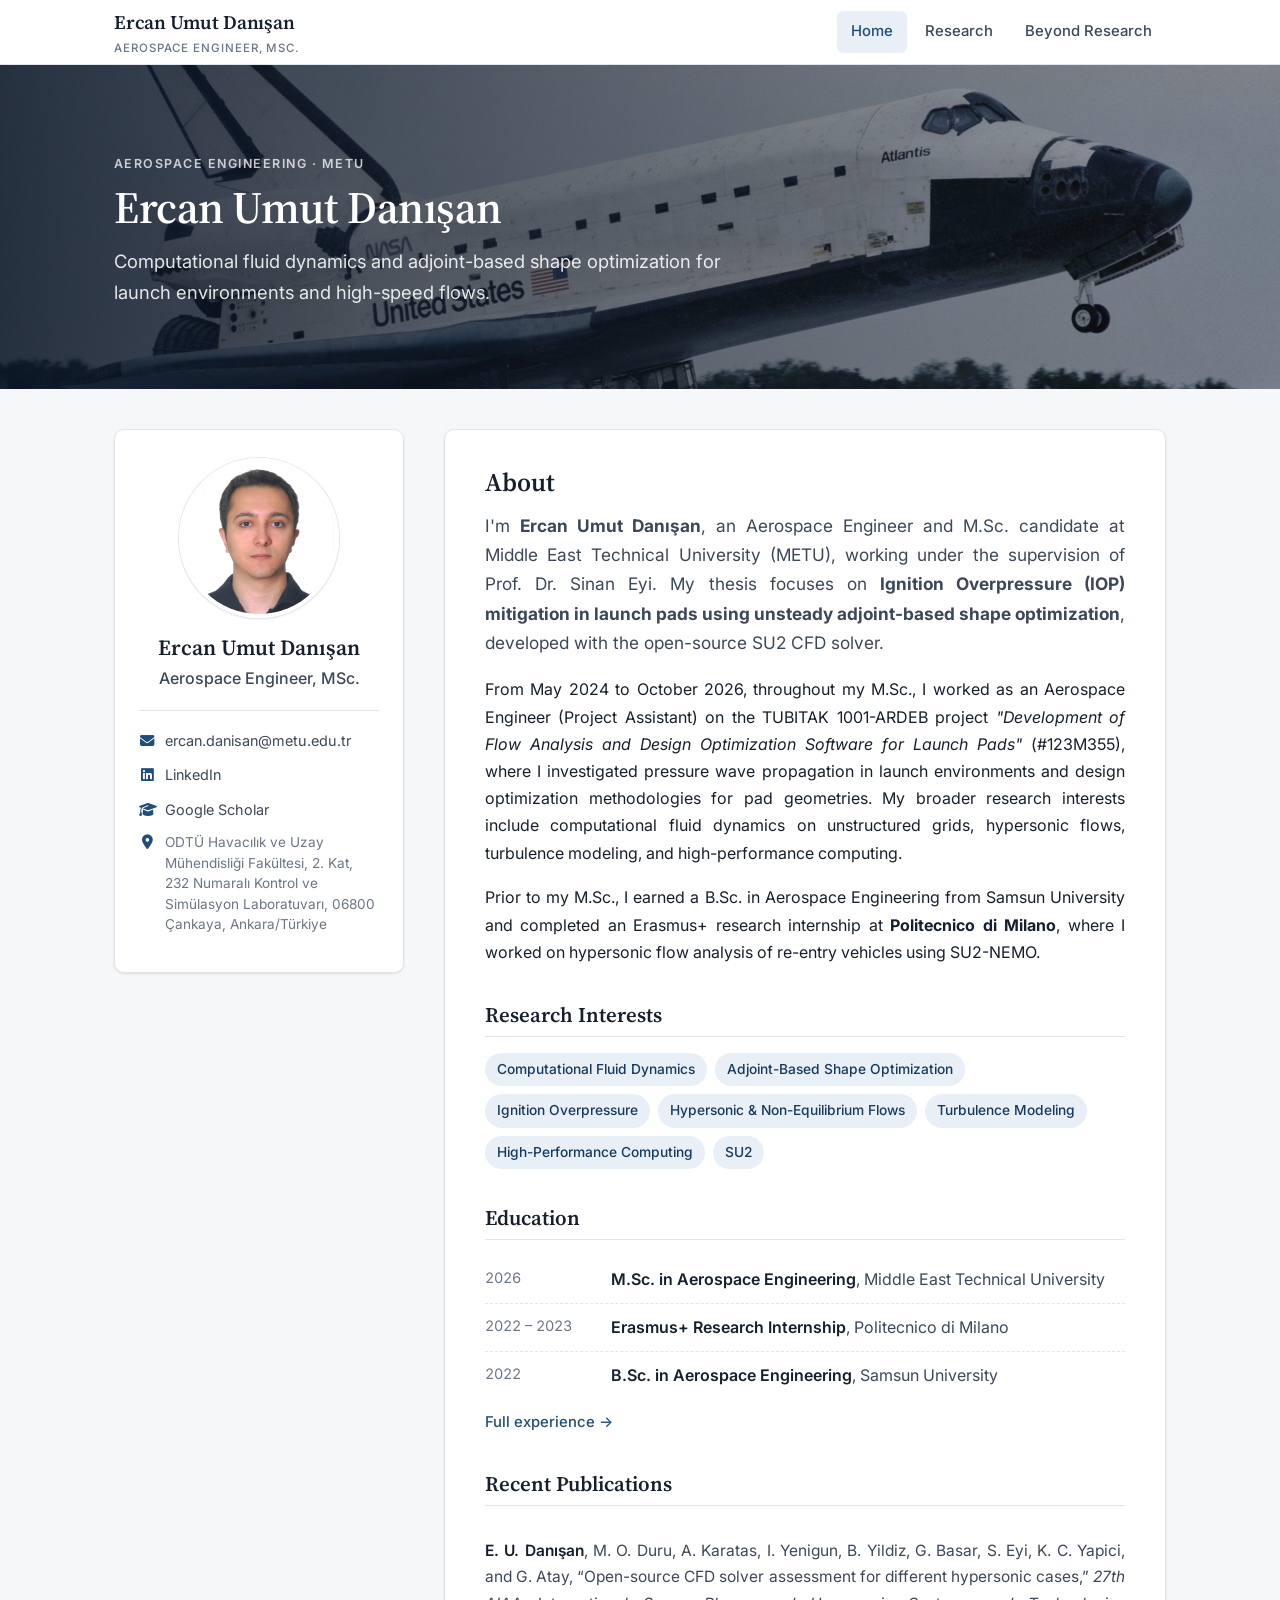
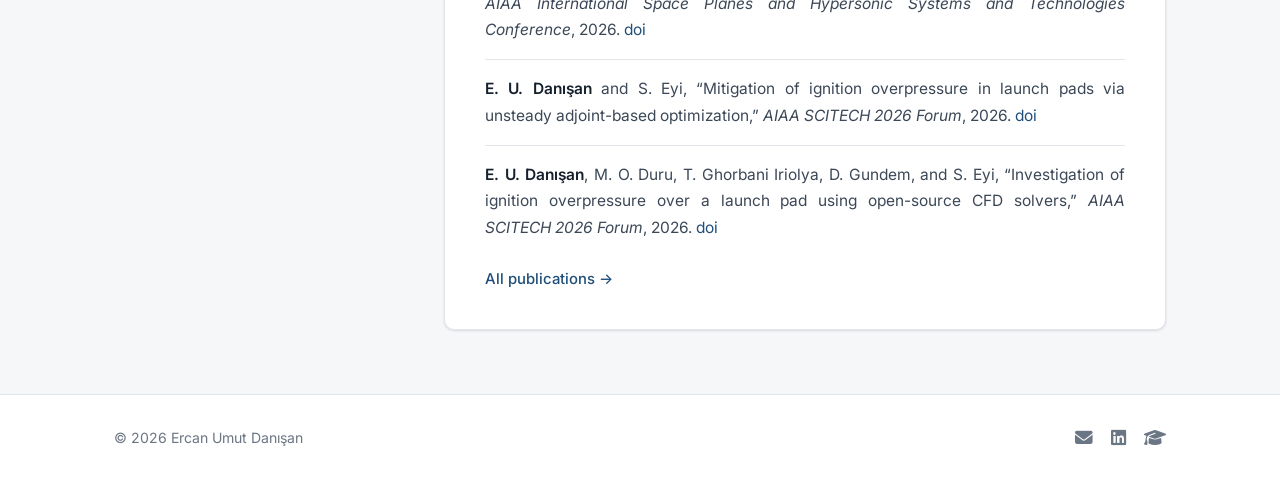
==== index.html @ 2835e05c "Link Home to site root instead of index.html Co-Authored-By: Claude Opus 5.5 <noreply@anthropic.com>" ====
<!DOCTYPE html>
<html lang="en">

<head>
  <meta charset="UTF-8" />
  <meta name="viewport" content="width=device-width, initial-scale=1" />
  <title>Ercan Umut Danışan | Aerospace Engineer</title>
  <meta name="description" content="Personal portfolio of Ercan Umut Danışan, Aerospace Engineer, MSc." />
  <meta name="keywords" content="aerospace engineer, portfolio, Ercan Umut Danışan" />
  <link rel="preconnect" href="https://fonts.googleapis.com" />
  <link rel="preconnect" href="https://fonts.gstatic.com" crossorigin />
  <link rel="stylesheet" href="https://fonts.googleapis.com/css2?family=Inter:wght@400;500;600&family=Source+Serif+4:opsz,wght@8..60,600&display=swap" />
  <link rel="stylesheet" href="https://cdnjs.cloudflare.com/ajax/libs/font-awesome/6.4.0/css/all.min.css" />
  <link rel="stylesheet" href="style/style.css" />
  <link rel="icon" type="image/x-icon" href="favicon.ico" />
  <script src="style/banner.js"></script>
</head>

<body>
  <header class="site-header">
    <div class="container">
      <a class="brand" href="./">Ercan Umut Danışan<span>Aerospace Engineer, MSc.</span></a>
      <nav class="site-nav">
        <a href="./" class="active">Home</a>
        <a href="research.html">Research</a>
        <a href="interests.html">Beyond Research</a>
      </nav>
    </div>
  </header>

  <section class="hero" id="logo">
    <div class="container">
      <p class="eyebrow">Aerospace Engineering &middot; METU</p>
      <h1>Ercan Umut Danışan</h1>
      <p class="tagline">Computational fluid dynamics and adjoint-based shape optimization for launch environments and high-speed flows.</p>
    </div>
  </section>

  <main class="container layout home">
    <aside class="panel profile">
      <img src="personal_photos/biyometrik.jpg" alt="Ercan Umut Danışan" class="profile-photo" />
      <h2>Ercan Umut Danışan</h2>
      <p class="role">Aerospace Engineer, MSc.</p>

      <ul class="contact-list">
        <li><i class="fa-solid fa-envelope"></i><a href="mailto:ercan.danisan@metu.edu.tr">ercan.danisan@metu.edu.tr</a></li>
        <li><i class="fab fa-linkedin"></i><a href="https://www.linkedin.com/in/ercanumutdanışan/">LinkedIn</a></li>
        <li><i class="fa-solid fa-graduation-cap"></i><a href="https://scholar.google.com/citations?user=Jy3HYMwAAAAJ">Google Scholar</a></li>
        <li><i class="fa-solid fa-location-dot"></i><span class="address">ODTÜ Havacılık ve Uzay Mühendisliği Fakültesi, 2. Kat, 232 Numaralı Kontrol ve Simülasyon Laboratuvarı, 06800 Çankaya, Ankara/Türkiye</span></li>
      </ul>
    </aside>

    <article class="panel">
      <h2>About</h2>
      <p class="lead">I'm <strong>Ercan Umut Danışan</strong>, an Aerospace Engineer and M.Sc. candidate at Middle East Technical University (METU), working under the supervision of Prof. Dr. Sinan Eyi. My thesis focuses on <strong>Ignition Overpressure (IOP) mitigation in launch pads using unsteady adjoint-based shape optimization</strong>, developed with the open-source SU2 CFD solver.</p>
      <p>From May 2024 to October 2026, throughout my M.Sc., I worked as an Aerospace Engineer (Project Assistant) on the TUBITAK 1001-ARDEB project <em>"Development of Flow Analysis and Design Optimization Software for Launch Pads"</em> (#123M355), where I investigated pressure wave propagation in launch environments and design optimization methodologies for pad geometries. My broader research interests include computational fluid dynamics on unstructured grids, hypersonic flows, turbulence modeling, and high-performance computing.</p>
      <p>Prior to my M.Sc., I earned a B.Sc. in Aerospace Engineering from Samsun University and completed an Erasmus+ research internship at <strong>Politecnico di Milano</strong>, where I worked on hypersonic flow analysis of re-entry vehicles using SU2-NEMO.</p>

      <section class="section">
        <h3 class="section-heading">Research Interests</h3>
        <ul class="tags">
          <li>Computational Fluid Dynamics</li>
          <li>Adjoint-Based Shape Optimization</li>
          <li>Ignition Overpressure</li>
          <li>Hypersonic &amp; Non-Equilibrium Flows</li>
          <li>Turbulence Modeling</li>
          <li>High-Performance Computing</li>
          <li>SU2</li>
        </ul>
      </section>

      <section class="section">
        <h3 class="section-heading">Education</h3>
        <ul class="timeline">
          <li><span class="when">2026</span><span class="what"><strong>M.Sc. in Aerospace Engineering</strong>, Middle East Technical University</span></li>
          <li><span class="when">2022 &ndash; 2023</span><span class="what"><strong>Erasmus+ Research Internship</strong>, Politecnico di Milano</span></li>
          <li><span class="when">2022</span><span class="what"><strong>B.Sc. in Aerospace Engineering</strong>, Samsun University</span></li>
        </ul>
        <a class="more-link" href="research/experience.html">Full experience &rarr;</a>
      </section>

      <section class="section">
        <h3 class="section-heading">Recent Publications</h3>
        <ul class="pub-list pub-compact">
          <li><span class="me">E. U. Danışan</span>, M. O. Duru, A. Karatas, I. Yenigun, B. Yildiz, G. Basar, S. Eyi, K. C. Yapici, and G. Atay, &ldquo;Open-source CFD solver assessment for different hypersonic cases,&rdquo; <em>27th AIAA International Space Planes and Hypersonic Systems and Technologies Conference</em>, 2026. <a href="https://doi.org/10.2514/6.2026-5129">doi</a></li>
          <li><span class="me">E. U. Danışan</span> and S. Eyi, &ldquo;Mitigation of ignition overpressure in launch pads via unsteady adjoint-based optimization,&rdquo; <em>AIAA SCITECH 2026 Forum</em>, 2026. <a href="https://doi.org/10.2514/6.2026-2297">doi</a></li>
          <li><span class="me">E. U. Danışan</span>, M. O. Duru, T. Ghorbani Iriolya, D. Gundem, and S. Eyi, &ldquo;Investigation of ignition overpressure over a launch pad using open-source CFD solvers,&rdquo; <em>AIAA SCITECH 2026 Forum</em>, 2026. <a href="https://doi.org/10.2514/6.2026-0509">doi</a></li>
        </ul>
        <a class="more-link" href="research/publications.html">All publications &rarr;</a>
      </section>
    </article>
  </main>

  <footer class="site-footer">
    <div class="container">
      <p>&copy; 2026 Ercan Umut Danışan</p>
      <div class="footer-links">
        <a href="mailto:ercan.danisan@metu.edu.tr" aria-label="Email"><i class="fa-solid fa-envelope"></i></a>
        <a href="https://www.linkedin.com/in/ercanumutdanışan/" aria-label="LinkedIn"><i class="fab fa-linkedin"></i></a>
        <a href="https://scholar.google.com/citations?user=Jy3HYMwAAAAJ" aria-label="Google Scholar"><i class="fa-solid fa-graduation-cap"></i></a>
      </div>
    </div>
  </footer>
</body>
</html>
---- style/style.css ----
/* ==========================================================================
   Ercan Umut Danışan — site stylesheet
   All shared styles live here; pages carry no inline <style> blocks.
   ========================================================================== */

:root {
  --bg: #f6f7f9;
  --surface: #ffffff;
  --surface-alt: #f1f3f6;
  --ink: #16202c;
  --ink-soft: #3c4857;
  --muted: #6b7684;
  --line: #e2e6eb;
  --accent: #1f4e79;
  --accent-strong: #163a5c;
  --accent-tint: #e8eff6;
  --radius: 10px;
  --shadow: 0 1px 2px rgba(16, 24, 40, 0.05), 0 1px 3px rgba(16, 24, 40, 0.08);
  --shadow-lg: 0 10px 24px rgba(16, 24, 40, 0.10);
  --container: 1100px;
  --serif: 'Source Serif 4', Georgia, 'Times New Roman', serif;
  --sans: 'Inter', -apple-system, BlinkMacSystemFont, 'Segoe UI', Roboto, Arial, sans-serif;
}

*, *::before, *::after { box-sizing: border-box; }

html { scroll-behavior: smooth; }

body {
  margin: 0;
  font-family: var(--sans);
  font-size: 16px;
  line-height: 1.7;
  color: var(--ink);
  background: var(--bg);
  -webkit-font-smoothing: antialiased;
  min-height: 100vh;
  display: flex;
  flex-direction: column;
}

body > main { flex: 1; }

img { max-width: 100%; display: block; }

a { color: var(--accent); text-decoration: none; }
a:hover { color: var(--accent-strong); text-decoration: underline; }

h1, h2, h3, h4 {
  font-family: var(--serif);
  font-weight: 600;
  line-height: 1.25;
  color: var(--ink);
  margin: 0 0 0.5em;
}

h1 { font-size: 2.2rem; }
h2 { font-size: 1.6rem; }
h3 { font-size: 1.2rem; }

p { margin: 0 0 1.1em; }

main p,
.entry-desc,
.pub-list li {
  text-align: justify;
}

/* Hide TODO placeholders that contain only comments */
p:empty, figcaption:empty, .project-meta:empty, .card-body p:empty { display: none; }

.container {
  width: 100%;
  max-width: var(--container);
  margin: 0 auto;
  padding: 0 24px;
}

/* ---------- Header / navigation ---------- */

.site-header {
  position: sticky;
  top: 0;
  z-index: 50;
  background: rgba(255, 255, 255, 0.92);
  backdrop-filter: saturate(180%) blur(8px);
  border-bottom: 1px solid var(--line);
}

.site-header .container {
  display: flex;
  align-items: center;
  justify-content: space-between;
  gap: 16px;
  min-height: 64px;
  flex-wrap: wrap;
}

.brand {
  font-family: var(--serif);
  font-size: 1.2rem;
  font-weight: 600;
  color: var(--ink);
  letter-spacing: -0.01em;
}

.brand:hover { color: var(--accent); text-decoration: none; }

.brand span {
  display: block;
  font-family: var(--sans);
  font-size: 0.72rem;
  font-weight: 500;
  letter-spacing: 0.08em;
  text-transform: uppercase;
  color: var(--muted);
}

.site-nav { display: flex; gap: 4px; flex-wrap: wrap; }

.site-nav a {
  padding: 8px 14px;
  border-radius: 6px;
  font-size: 0.93rem;
  font-weight: 500;
  color: var(--ink-soft);
}

.site-nav a:hover { background: var(--surface-alt); color: var(--ink); text-decoration: none; }

.site-nav a.active { color: var(--accent); background: var(--accent-tint); }

/* ---------- Hero banners (image set by banner.js on #logo) ---------- */

.hero,
.page-hero {
  position: relative;
  background-color: var(--accent-strong);
  background-size: cover;
  background-position: center;
  color: #fff;
}

.hero::before,
.page-hero::before {
  content: "";
  position: absolute;
  inset: 0;
  background: linear-gradient(90deg, rgba(10, 22, 38, 0.85) 0%, rgba(10, 22, 38, 0.55) 60%, rgba(10, 22, 38, 0.35) 100%);
}

.hero .container,
.page-hero .container { position: relative; }

.hero { padding: 88px 0 80px; }
.page-hero { padding: 48px 0 44px; }

.hero h1,
.page-hero h1 { color: #fff; margin: 0; }

.hero h1 { font-size: 2.8rem; letter-spacing: -0.01em; }

.hero .tagline {
  margin: 10px 0 0;
  font-size: 1.15rem;
  color: rgba(255, 255, 255, 0.88);
  max-width: 640px;
}

.eyebrow {
  margin: 0 0 6px;
  font-size: 0.78rem;
  font-weight: 600;
  letter-spacing: 0.12em;
  text-transform: uppercase;
  color: rgba(255, 255, 255, 0.75);
}

.eyebrow a { color: inherit; }
.eyebrow a:hover { color: #fff; }

/* ---------- Page layout ---------- */

.layout {
  display: grid;
  grid-template-columns: minmax(0, 1fr) 240px;
  gap: 40px;
  padding-top: 40px;
  padding-bottom: 64px;
  align-items: start;
}

.layout.home { grid-template-columns: 290px minmax(0, 1fr); }
.layout.single { grid-template-columns: minmax(0, 1fr); }

.panel {
  background: var(--surface);
  border: 1px solid var(--line);
  border-radius: var(--radius);
  box-shadow: var(--shadow);
  padding: 36px 40px;
}

.lead { font-size: 1.08rem; color: var(--ink-soft); }

/* ---------- Profile card (home) ---------- */

.profile {
  position: sticky;
  top: 88px;
  text-align: center;
  padding: 28px 24px;
}

.profile-photo {
  width: 160px;
  height: 160px;
  margin: 0 auto 16px;
  border-radius: 50%;
  object-fit: cover;
  object-position: 50% 0%;
  border: 4px solid var(--surface);
  box-shadow: 0 0 0 1px var(--line), var(--shadow);
}

.profile h2 { font-size: 1.35rem; margin-bottom: 4px; }

.profile p { text-align: center; }

.profile .role { margin: 0 0 18px; color: var(--ink-soft); font-weight: 500; }

.contact-list {
  list-style: none;
  margin: 0;
  padding: 18px 0 0;
  border-top: 1px solid var(--line);
  text-align: left;
  font-size: 0.9rem;
}

.contact-list li { margin: 0 0 10px; display: flex; gap: 10px; align-items: baseline; }
.contact-list i { width: 16px; color: var(--accent); text-align: center; flex-shrink: 0; }
.contact-list a { color: var(--ink-soft); word-break: break-word; }
.contact-list a:hover { color: var(--accent); }
.contact-list .address { color: var(--muted); line-height: 1.5; font-size: 0.85rem; }

/* ---------- Home sections ---------- */

.section { margin-top: 36px; }

.section-heading {
  font-size: 1.3rem;
  padding-bottom: 8px;
  margin-bottom: 16px;
  border-bottom: 1px solid var(--line);
}

.tags { display: flex; flex-wrap: wrap; gap: 8px; margin: 0; padding: 0; list-style: none; }

.tags li {
  padding: 5px 12px;
  border-radius: 999px;
  background: var(--accent-tint);
  color: var(--accent-strong);
  font-size: 0.86rem;
  font-weight: 500;
}

.timeline { list-style: none; margin: 0; padding: 0; }

.timeline li {
  display: grid;
  grid-template-columns: 110px 1fr;
  gap: 16px;
  padding: 10px 0;
  border-bottom: 1px dashed var(--line);
}

.timeline li:last-child { border-bottom: 0; }
.timeline .when { color: var(--muted); font-size: 0.9rem; font-variant-numeric: tabular-nums; }
.timeline .what { color: var(--ink-soft); }
.timeline .what strong { color: var(--ink); font-weight: 600; }

.more-link { display: inline-block; margin-top: 10px; font-weight: 500; font-size: 0.93rem; }

/* ---------- Cards (hub pages) ---------- */

.cards {
  display: grid;
  grid-template-columns: repeat(auto-fill, minmax(260px, 1fr));
  gap: 24px;
  margin-top: 24px;
}

.card {
  display: flex;
  flex-direction: column;
  background: var(--surface);
  border: 1px solid var(--line);
  border-radius: var(--radius);
  box-shadow: var(--shadow);
  overflow: hidden;
  color: var(--ink);
  transition: box-shadow 0.2s, transform 0.2s;
}

.card:hover { box-shadow: var(--shadow-lg); transform: translateY(-3px); text-decoration: none; color: var(--ink); }

.card img { width: 100%; height: 190px; object-fit: cover; }

.card-body { padding: 20px 22px 22px; flex: 1; display: flex; flex-direction: column; }
.card-body h2 { font-size: 1.25rem; margin-bottom: 6px; }
.card-body p { color: var(--muted); font-size: 0.93rem; line-height: 1.6; margin: 0 0 14px; }
.card-body .card-link { margin-top: auto; color: var(--accent); font-weight: 500; font-size: 0.9rem; }

/* ---------- Table of contents (subpages) ---------- */

.toc {
  position: sticky;
  top: 88px;
  padding: 20px 22px;
  background: var(--surface);
  border: 1px solid var(--line);
  border-radius: var(--radius);
  font-size: 0.9rem;
}

.toc h3 {
  font-family: var(--sans);
  font-size: 0.74rem;
  font-weight: 600;
  letter-spacing: 0.1em;
  text-transform: uppercase;
  color: var(--muted);
  margin: 0 0 10px;
}

.toc ul { list-style: none; margin: 0; padding: 0; }
.toc li { margin: 0; }

.toc a {
  display: block;
  padding: 6px 0 6px 12px;
  border-left: 2px solid var(--line);
  color: var(--ink-soft);
  line-height: 1.4;
}

.toc a:hover { color: var(--accent); border-left-color: var(--accent); text-decoration: none; }

.back-link { display: inline-block; margin-bottom: 18px; font-size: 0.9rem; font-weight: 500; }

/* ---------- Sections on subpages ---------- */

.section-title {
  font-size: 1.5rem;
  padding-bottom: 8px;
  margin: 36px 0 8px;
  border-bottom: 1px solid var(--line);
  scroll-margin-top: 90px;
}

.project {
  padding: 32px 0;
  border-bottom: 1px solid var(--line);
  scroll-margin-top: 90px;
}

.project:last-child { border-bottom: 0; padding-bottom: 0; }

.project-title { font-size: 1.5rem; margin-bottom: 4px; }
.project h3 { margin-top: 24px; margin-bottom: 4px; }

.project-meta {
  margin: 0 0 16px;
  font-size: 0.88rem;
  color: var(--muted);
}

/* ---------- Experience entries ---------- */

.entry { padding: 20px 0; border-bottom: 1px solid var(--line); }
.entry:last-child { border-bottom: 0; }

.entry-header {
  display: flex;
  justify-content: space-between;
  align-items: baseline;
  flex-wrap: wrap;
  gap: 4px 16px;
}

.entry-title { font-family: var(--sans); font-size: 1.05rem; font-weight: 600; margin: 0; }

.entry-date {
  font-size: 0.85rem;
  color: var(--muted);
  font-variant-numeric: tabular-nums;
  white-space: nowrap;
}

.entry-org { margin: 2px 0 8px; color: var(--accent); font-size: 0.95rem; font-weight: 500; }
.entry-desc { color: var(--ink-soft); font-size: 0.97rem; }
.entry-desc ul { margin: 8px 0 0; padding-left: 20px; }
.entry-desc li { margin: 0 0 4px; }

/* ---------- Publications ---------- */

.pub-year {
  font-size: 1.4rem;
  color: var(--accent);
  margin: 32px 0 8px;
  scroll-margin-top: 90px;
}

.pub-year:first-of-type { margin-top: 8px; }

.panel { counter-reset: pub; }

.pub-list { list-style: none; margin: 0; padding: 0; }

.pub-list li {
  position: relative;
  padding: 16px 0 16px 44px;
  border-bottom: 1px solid var(--line);
  color: var(--ink-soft);
  font-size: 0.97rem;
}

.pub-list li:last-child { border-bottom: 0; }

.pub-list li::before {
  counter-increment: pub;
  content: "[" counter(pub) "]";
  position: absolute;
  left: 0;
  top: 16px;
  color: var(--muted);
  font-size: 0.85rem;
  font-variant-numeric: tabular-nums;
}

.pub-list .me { color: var(--ink); font-weight: 600; }

.pub-compact li { padding-left: 0; }
.pub-compact li::before { display: none; }

/* ---------- Figures & video ---------- */

.figure { margin: 22px 0; }

.figure img {
  width: 100%;
  height: auto;
  border-radius: 8px;
  border: 1px solid var(--line);
}

.figure figcaption {
  margin-top: 8px;
  font-size: 0.85rem;
  color: var(--muted);
  text-align: center;
  line-height: 1.5;
}

.figure.narrow img { max-width: 440px; margin: 0 auto; }

.figure-row { display: grid; grid-template-columns: 1fr 1fr; gap: 16px; margin: 22px 0; }
.figure-row .figure { margin: 0; }

.video-embed {
  position: relative;
  aspect-ratio: 16 / 9;
  margin: 22px 0 8px;
  border-radius: 8px;
  overflow: hidden;
  background: #000;
}

.video-embed iframe { position: absolute; inset: 0; width: 100%; height: 100%; border: 0; }

.video-caption { font-size: 0.85rem; color: var(--muted); text-align: center; margin-bottom: 22px; }

/* ---------- Footer ---------- */

.site-footer {
  border-top: 1px solid var(--line);
  background: var(--surface);
  padding: 28px 0;
  font-size: 0.88rem;
  color: var(--muted);
}

.site-footer .container {
  display: flex;
  justify-content: space-between;
  align-items: center;
  flex-wrap: wrap;
  gap: 12px;
}

.site-footer p { margin: 0; }

.footer-links { display: flex; gap: 18px; }
.footer-links a { color: var(--muted); font-size: 1.1rem; }
.footer-links a:hover { color: var(--accent); }

/* ---------- Responsive ---------- */

@media (max-width: 900px) {
  .layout,
  .layout.home { grid-template-columns: minmax(0, 1fr); gap: 24px; }
  .profile, .toc { position: static; }
  .toc { order: -1; }
}

@media (max-width: 600px) {
  main p, .entry-desc, .pub-list li { hyphens: auto; }
  .container { padding: 0 16px; }
  .panel { padding: 24px 20px; }
  .hero { padding: 56px 0 52px; }
  .hero h1 { font-size: 2.1rem; }
  .page-hero { padding: 36px 0 32px; }
  h1 { font-size: 1.8rem; }
  .figure-row { grid-template-columns: 1fr; }
  .timeline li { grid-template-columns: 1fr; gap: 0; }
  .site-header .container { padding-top: 10px; padding-bottom: 10px; }
}
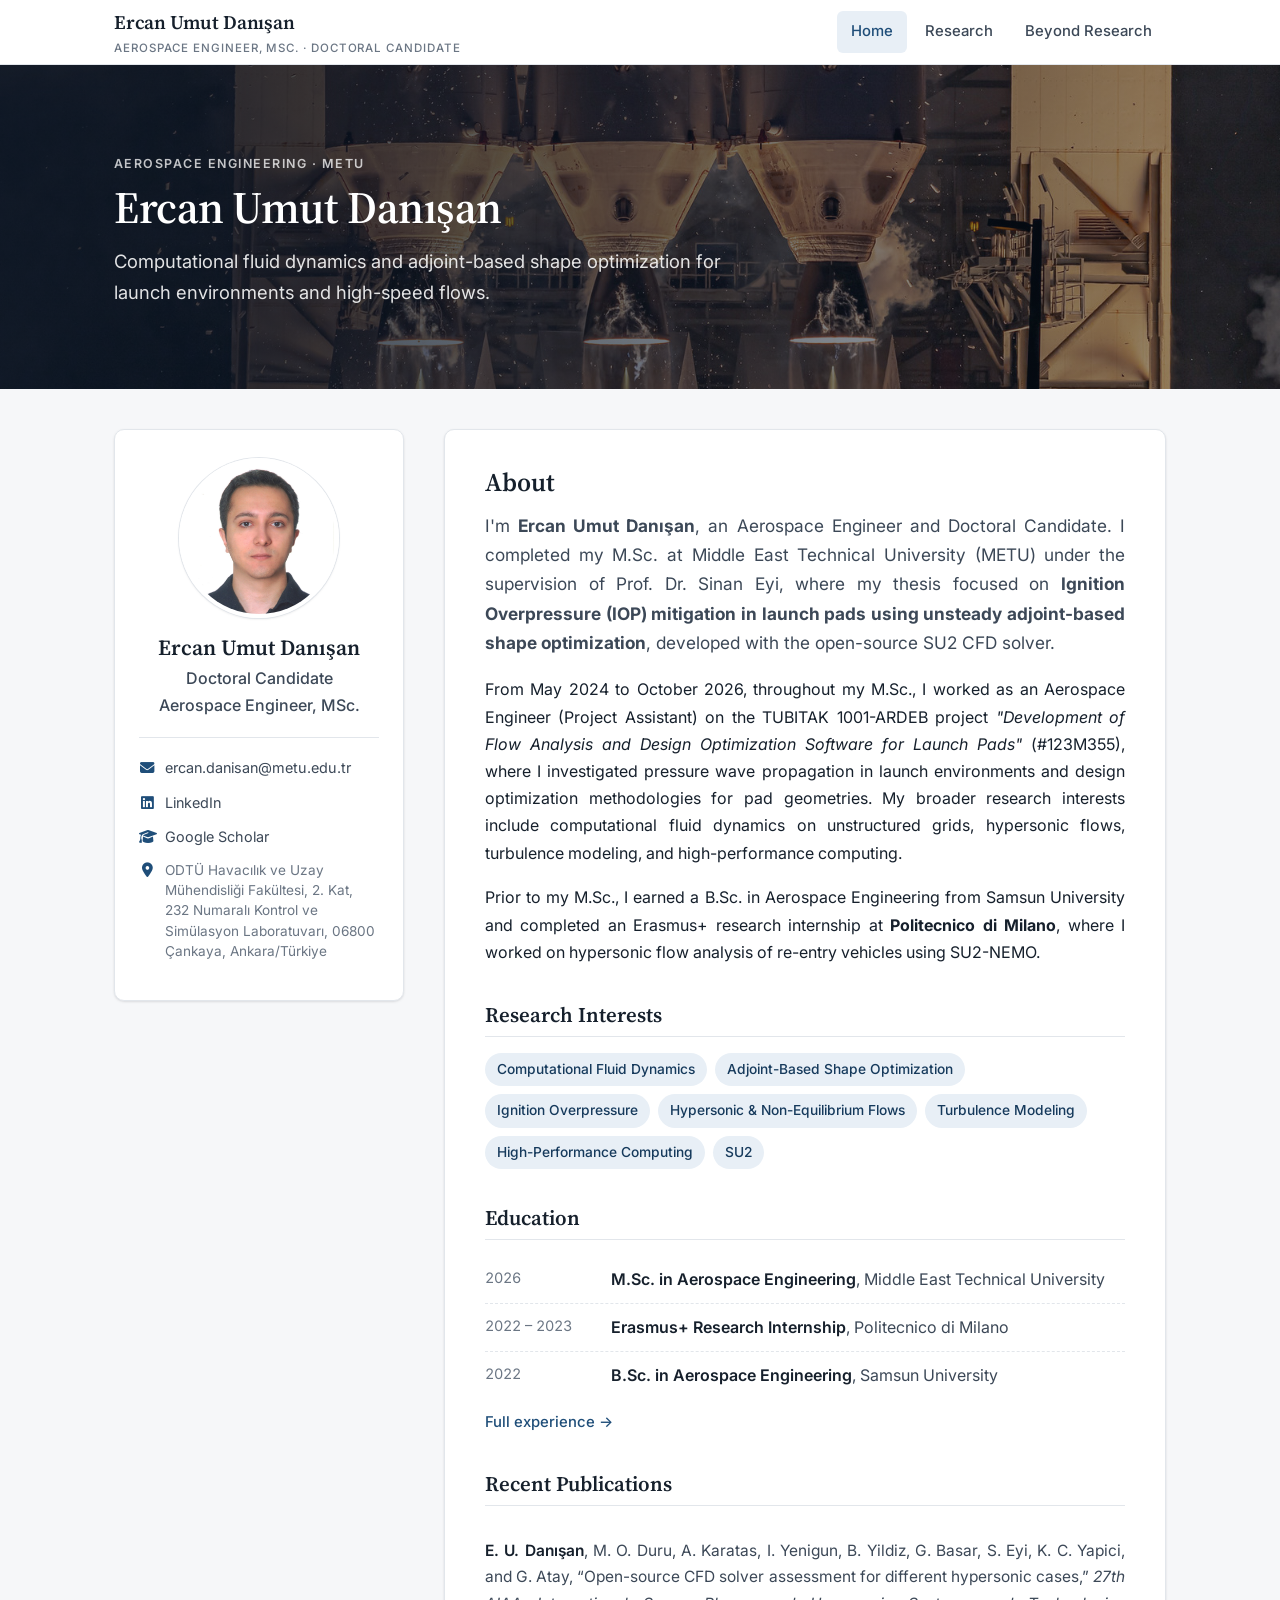
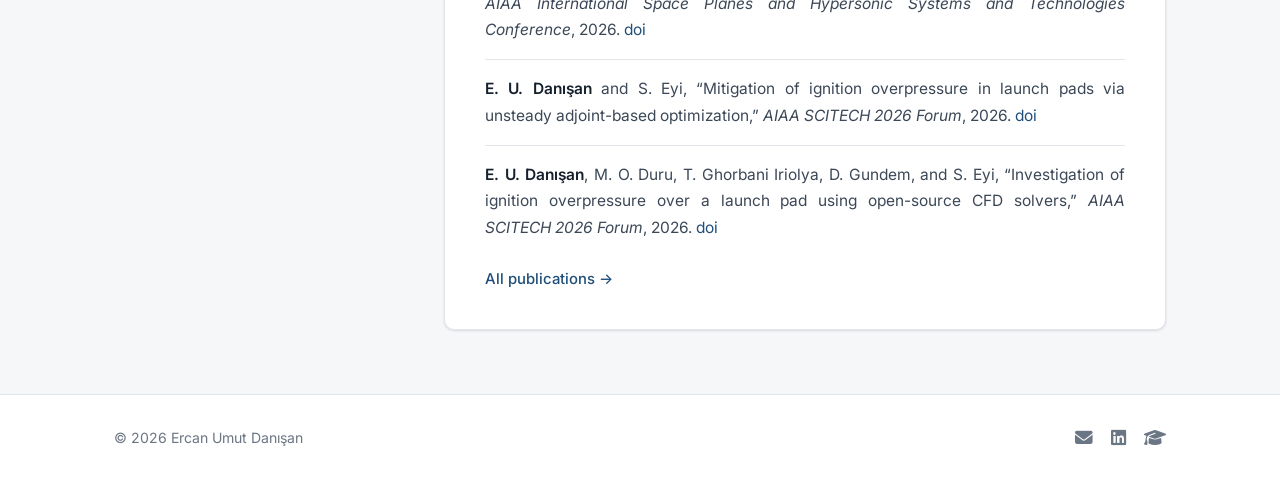
==== commit c1b6dfad: "Add Doctoral Candidate to title and update M.Sc. status Co-Authored-By: Claude Opus 5.5 <noreply@ant" ====
--- a/index.html
+++ b/index.html
@@ -5,7 +5,7 @@
   <meta charset="UTF-8" />
   <meta name="viewport" content="width=device-width, initial-scale=1" />
   <title>Ercan Umut Danışan | Aerospace Engineer</title>
-  <meta name="description" content="Personal portfolio of Ercan Umut Danışan, Aerospace Engineer, MSc." />
+  <meta name="description" content="Personal portfolio of Ercan Umut Danışan, Aerospace Engineer, MSc. and Doctoral Candidate." />
   <meta name="keywords" content="aerospace engineer, portfolio, Ercan Umut Danışan" />
   <link rel="preconnect" href="https://fonts.googleapis.com" />
   <link rel="preconnect" href="https://fonts.gstatic.com" crossorigin />
@@ -19,7 +19,7 @@
 <body>
   <header class="site-header">
     <div class="container">
-      <a class="brand" href="./">Ercan Umut Danışan<span>Aerospace Engineer, MSc.</span></a>
+      <a class="brand" href="./">Ercan Umut Danışan<span>Aerospace Engineer, MSc. &middot; Doctoral Candidate</span></a>
       <nav class="site-nav">
         <a href="./" class="active">Home</a>
         <a href="research.html">Research</a>
@@ -40,7 +40,7 @@
     <aside class="panel profile">
       <img src="personal_photos/biyometrik.jpg" alt="Ercan Umut Danışan" class="profile-photo" />
       <h2>Ercan Umut Danışan</h2>
-      <p class="role">Aerospace Engineer, MSc.</p>
+      <p class="role">Doctoral Candidate<br />Aerospace Engineer, MSc.</p>
 
       <ul class="contact-list">
         <li><i class="fa-solid fa-envelope"></i><a href="mailto:ercan.danisan@metu.edu.tr">ercan.danisan@metu.edu.tr</a></li>
@@ -52,7 +52,7 @@
 
     <article class="panel">
       <h2>About</h2>
-      <p class="lead">I'm <strong>Ercan Umut Danışan</strong>, an Aerospace Engineer and M.Sc. candidate at Middle East Technical University (METU), working under the supervision of Prof. Dr. Sinan Eyi. My thesis focuses on <strong>Ignition Overpressure (IOP) mitigation in launch pads using unsteady adjoint-based shape optimization</strong>, developed with the open-source SU2 CFD solver.</p>
+      <p class="lead">I'm <strong>Ercan Umut Danışan</strong>, an Aerospace Engineer and Doctoral Candidate. I completed my M.Sc. at Middle East Technical University (METU) under the supervision of Prof. Dr. Sinan Eyi, where my thesis focused on <strong>Ignition Overpressure (IOP) mitigation in launch pads using unsteady adjoint-based shape optimization</strong>, developed with the open-source SU2 CFD solver.</p>
       <p>From May 2024 to October 2026, throughout my M.Sc., I worked as an Aerospace Engineer (Project Assistant) on the TUBITAK 1001-ARDEB project <em>"Development of Flow Analysis and Design Optimization Software for Launch Pads"</em> (#123M355), where I investigated pressure wave propagation in launch environments and design optimization methodologies for pad geometries. My broader research interests include computational fluid dynamics on unstructured grids, hypersonic flows, turbulence modeling, and high-performance computing.</p>
       <p>Prior to my M.Sc., I earned a B.Sc. in Aerospace Engineering from Samsun University and completed an Erasmus+ research internship at <strong>Politecnico di Milano</strong>, where I worked on hypersonic flow analysis of re-entry vehicles using SU2-NEMO.</p>
 
--- a/style/style.css
+++ b/style/style.css
@@ -440,6 +440,10 @@
   font-variant-numeric: tabular-nums;
 }
 
+.cite { white-space: nowrap; }
+
+.pub-list li:target { background: var(--accent-tint); }
+
 .pub-list .me { color: var(--ink); font-weight: 600; }
 
 .pub-compact li { padding-left: 0; }
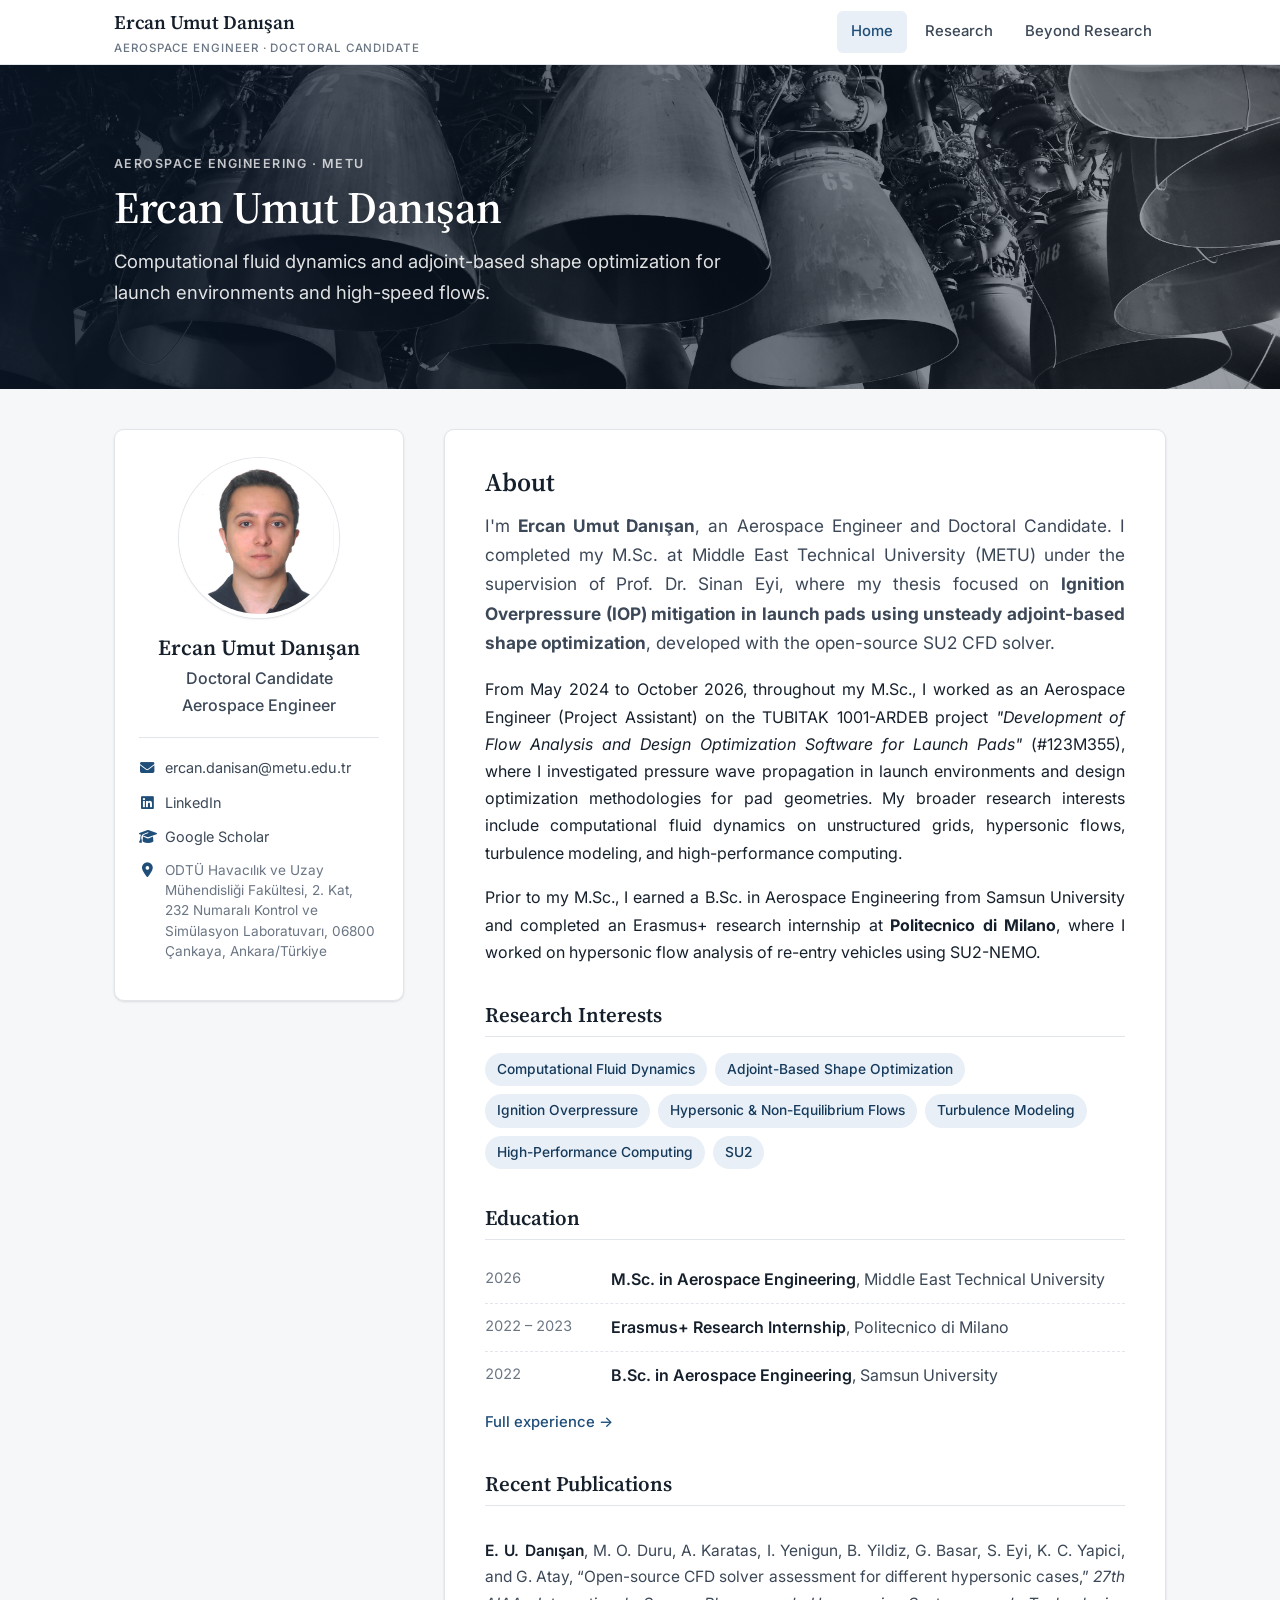
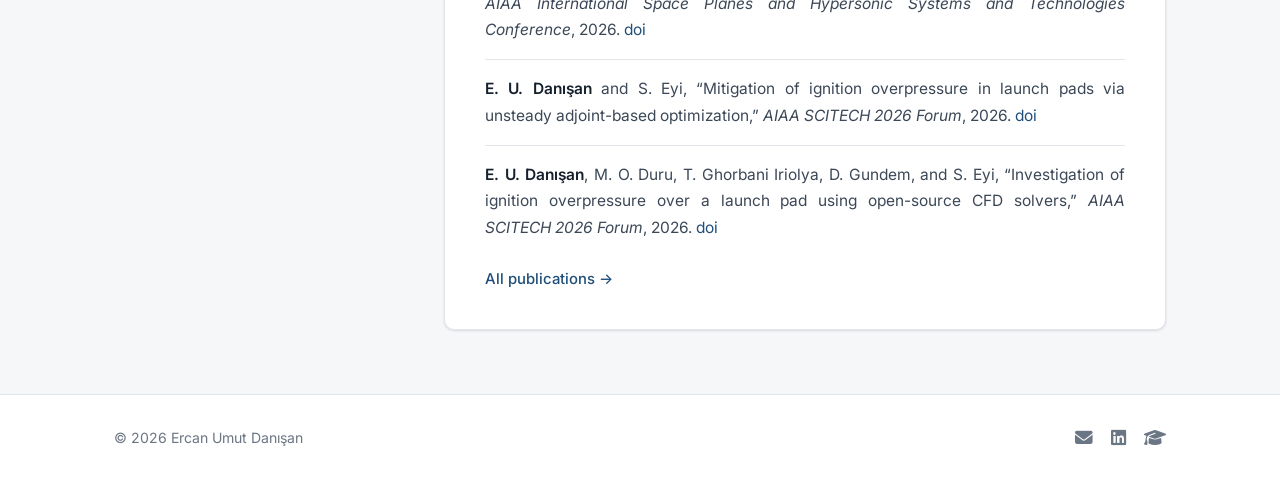
==== commit ae0ef093: "Remove MSc from title Co-Authored-By: Claude Opus 5.5 <noreply@anthropic.com>" ====
--- a/index.html
+++ b/index.html
@@ -5,7 +5,7 @@
   <meta charset="UTF-8" />
   <meta name="viewport" content="width=device-width, initial-scale=1" />
   <title>Ercan Umut Danışan | Aerospace Engineer</title>
-  <meta name="description" content="Personal portfolio of Ercan Umut Danışan, Aerospace Engineer, MSc. and Doctoral Candidate." />
+  <meta name="description" content="Personal portfolio of Ercan Umut Danışan, Aerospace Engineer and Doctoral Candidate." />
   <meta name="keywords" content="aerospace engineer, portfolio, Ercan Umut Danışan" />
   <link rel="preconnect" href="https://fonts.googleapis.com" />
   <link rel="preconnect" href="https://fonts.gstatic.com" crossorigin />
@@ -19,7 +19,7 @@
 <body>
   <header class="site-header">
     <div class="container">
-      <a class="brand" href="./">Ercan Umut Danışan<span>Aerospace Engineer, MSc. &middot; Doctoral Candidate</span></a>
+      <a class="brand" href="./">Ercan Umut Danışan<span>Aerospace Engineer &middot; Doctoral Candidate</span></a>
       <nav class="site-nav">
         <a href="./" class="active">Home</a>
         <a href="research.html">Research</a>
@@ -40,7 +40,7 @@
     <aside class="panel profile">
       <img src="personal_photos/biyometrik.jpg" alt="Ercan Umut Danışan" class="profile-photo" />
       <h2>Ercan Umut Danışan</h2>
-      <p class="role">Doctoral Candidate<br />Aerospace Engineer, MSc.</p>
+      <p class="role">Doctoral Candidate<br />Aerospace Engineer</p>
 
       <ul class="contact-list">
         <li><i class="fa-solid fa-envelope"></i><a href="mailto:ercan.danisan@metu.edu.tr">ercan.danisan@metu.edu.tr</a></li>
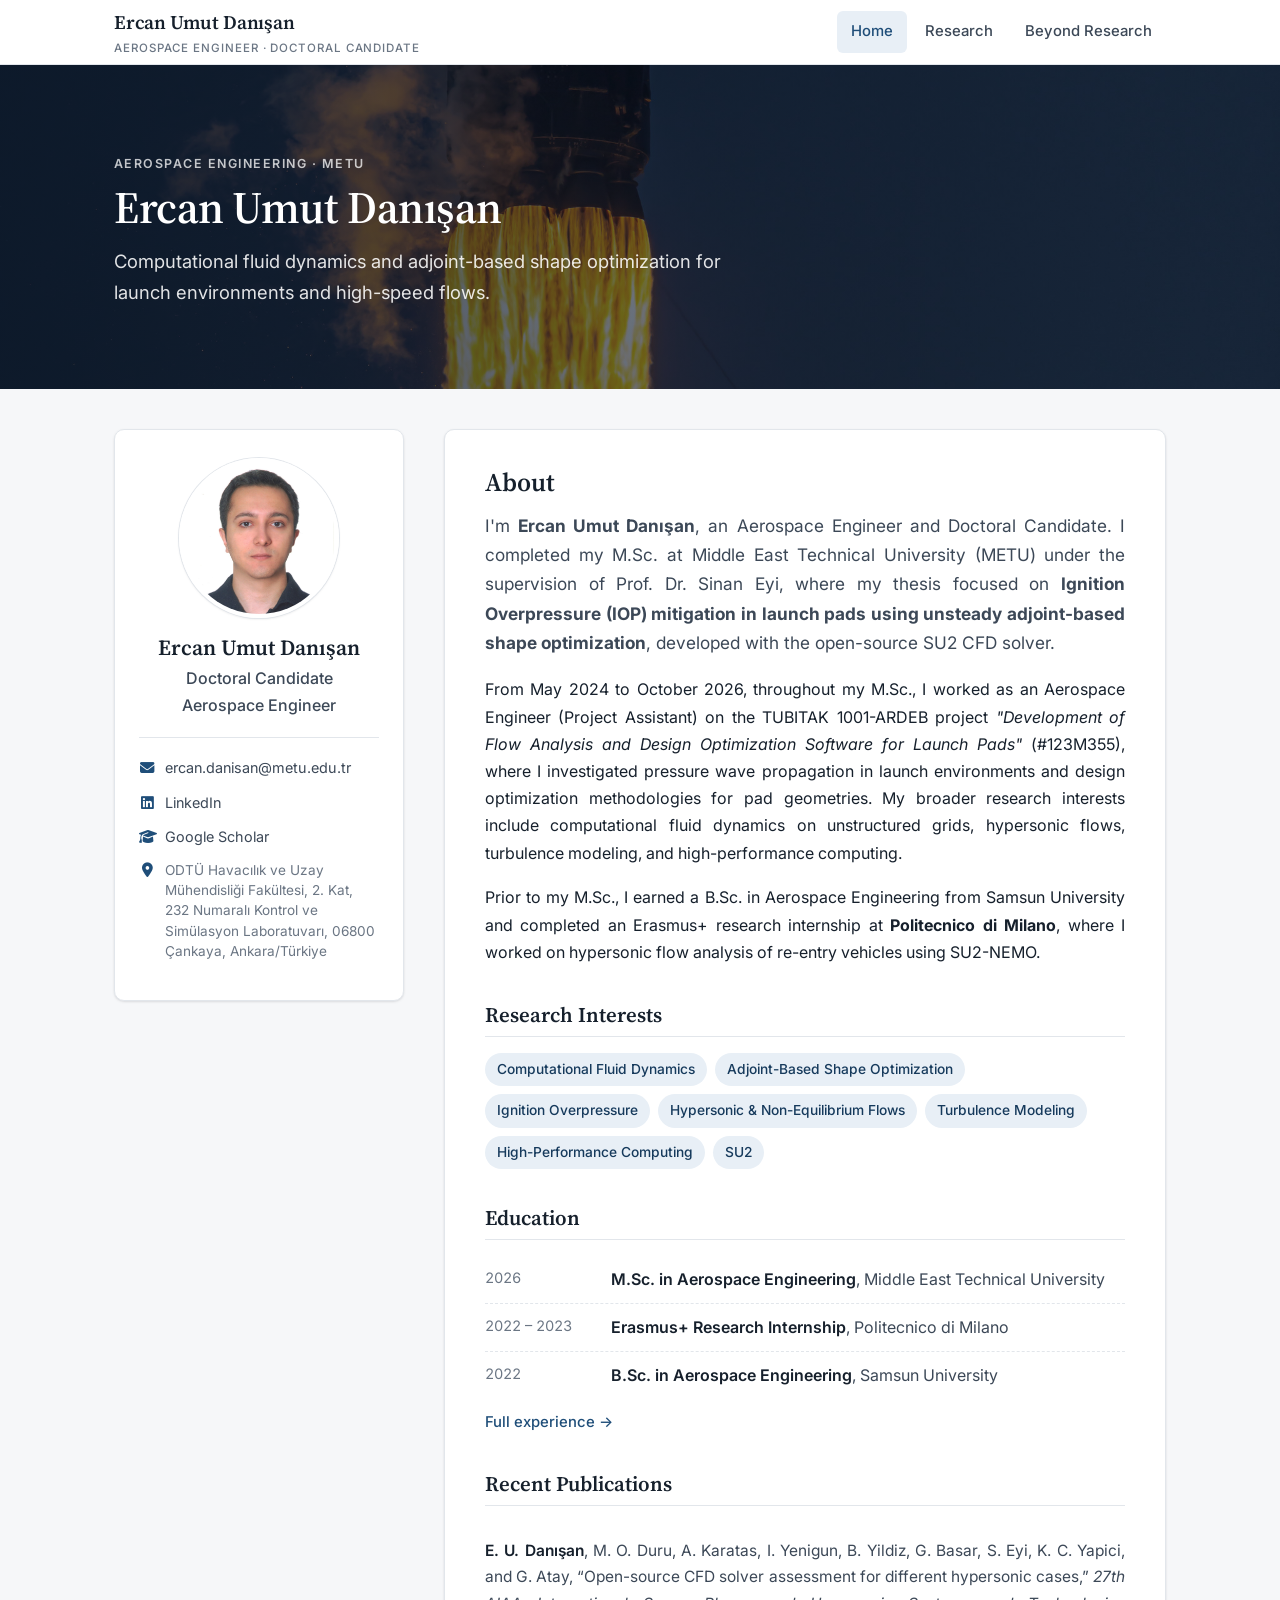
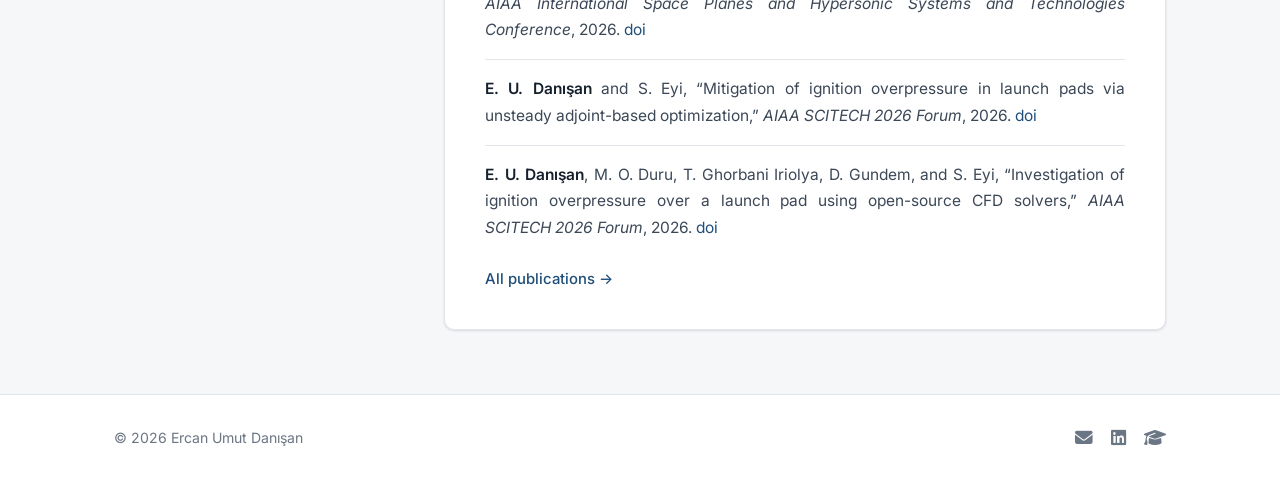
==== commit 5c3d70a5: "Pin Merlin-1-X4 banner on the home page Co-Authored-By: Claude Opus 5.5 <noreply@anthropic.com>" ====
--- a/index.html
+++ b/index.html
@@ -28,7 +28,7 @@
     </div>
   </header>
 
-  <section class="hero" id="logo">
+  <section class="hero" id="logo" data-banner="Merlin-1-X4.jpg">
     <div class="container">
       <p class="eyebrow">Aerospace Engineering &middot; METU</p>
       <h1>Ercan Umut Danışan</h1>
--- a/style/style.css
+++ b/style/style.css
@@ -377,6 +377,20 @@
   color: var(--muted);
 }
 
+/* ---------- Repertoire (song list grouped by artist) ---------- */
+
+.repertoire { columns: 3 200px; column-gap: 28px; margin-top: 12px; }
+.repertoire-group { break-inside: avoid; margin: 0 0 18px; }
+.repertoire-group h4 {
+  margin: 0 0 4px;
+  font-family: var(--sans);
+  font-size: 0.95rem;
+  font-weight: 600;
+  color: var(--accent);
+}
+.repertoire-group ul { margin: 0; padding-left: 18px; color: var(--ink-soft); font-size: 0.95rem; }
+.repertoire-group li { margin: 0 0 2px; text-align: left; }
+
 /* ---------- Experience entries ---------- */
 
 .entry { padding: 20px 0; border-bottom: 1px solid var(--line); }
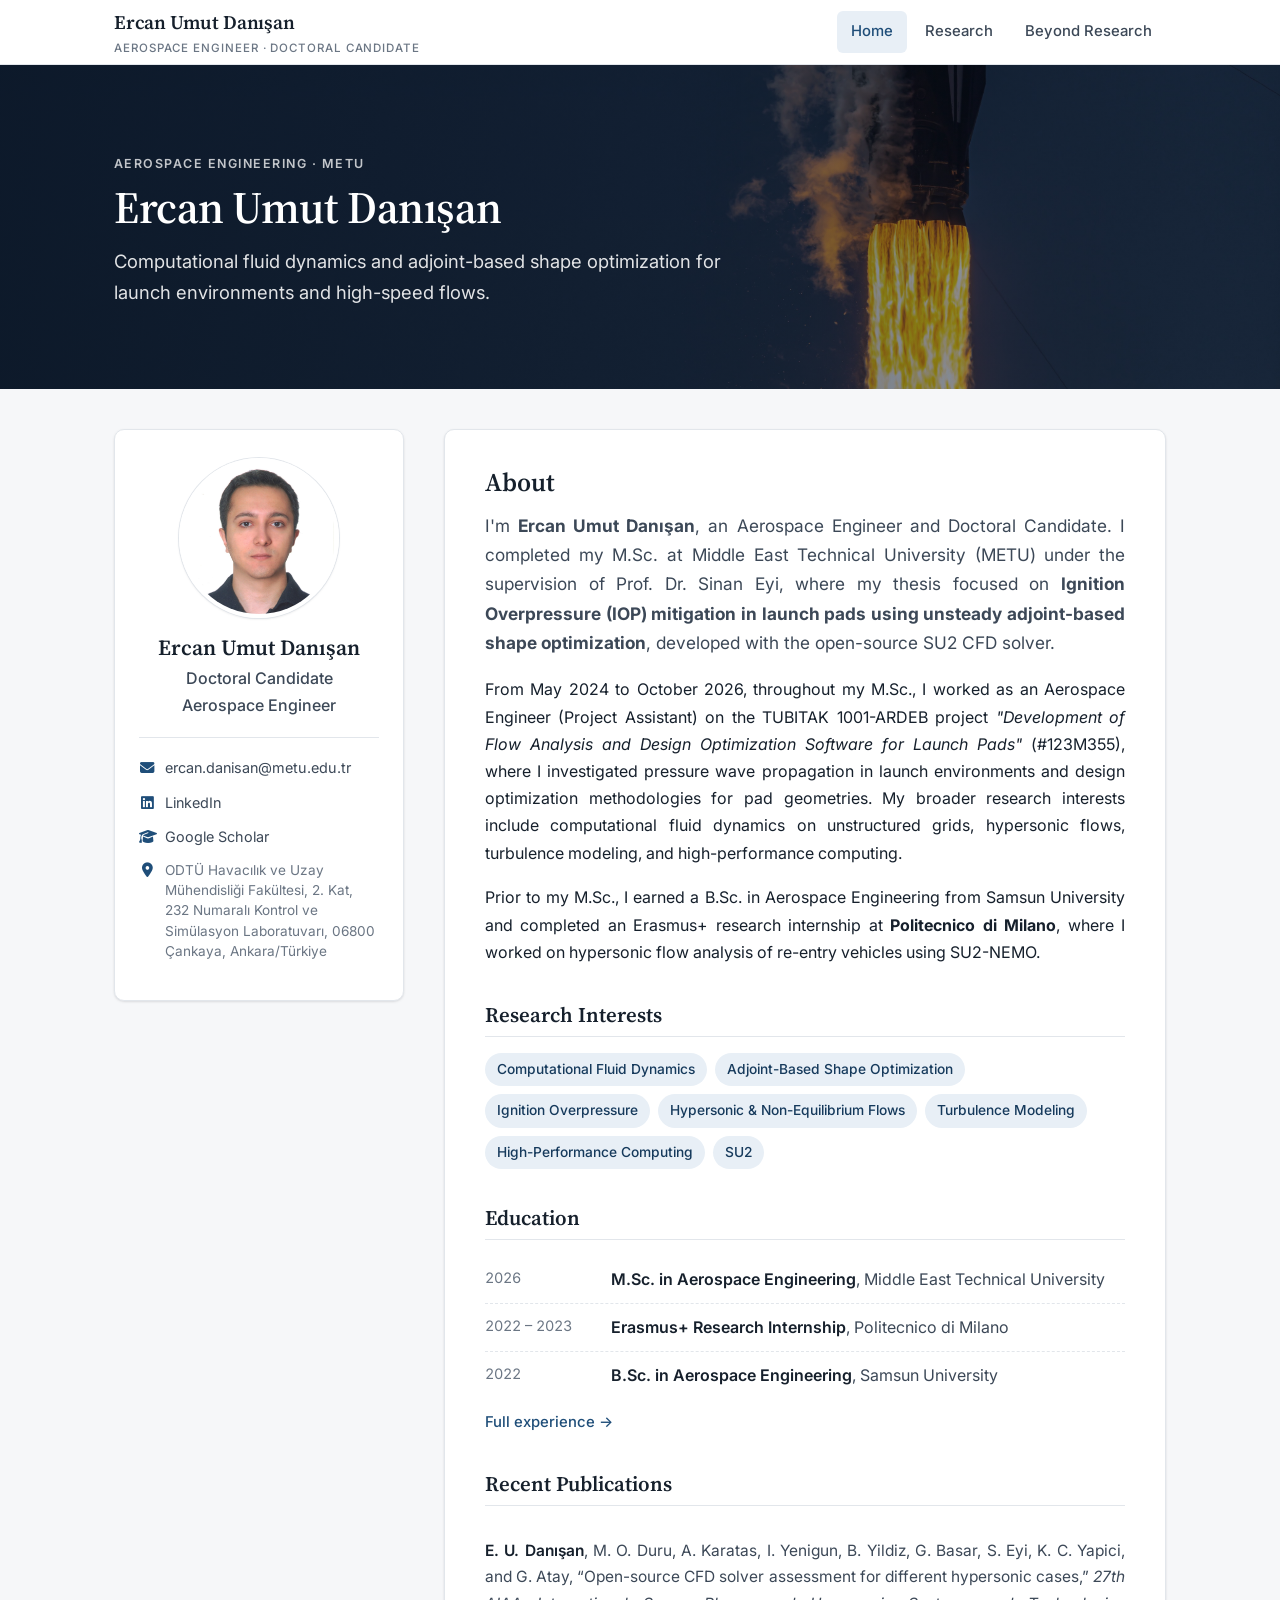
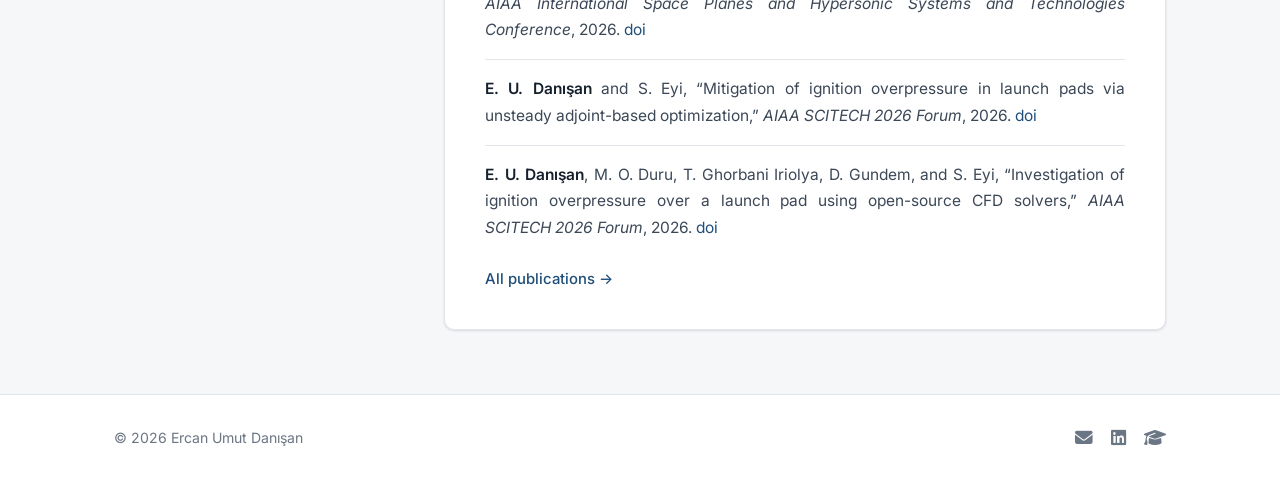
==== commit a8106b7a: "Use a widened Merlin banner instead of zooming the original Extending the sky on the left places the" ====
--- a/index.html
+++ b/index.html
@@ -28,7 +28,7 @@
     </div>
   </header>
 
-  <section class="hero" id="logo" data-banner="Merlin-1-X4.jpg">
+  <section class="hero" id="logo" data-banner="Merlin-1-X4-wide.jpg">
     <div class="container">
       <p class="eyebrow">Aerospace Engineering &middot; METU</p>
       <h1>Ercan Umut Danışan</h1>
--- a/style/style.css
+++ b/style/style.css
@@ -152,6 +152,9 @@
 .hero .container,
 .page-hero .container { position: relative; }
 
+/* Home banner: widened copy of the Merlin photo (extra sky on the left) keeps the rocket right of the name */
+.hero[data-banner="Merlin-1-X4-wide.jpg"] { background-position: center 40%; }
+
 .hero { padding: 88px 0 80px; }
 .page-hero { padding: 48px 0 44px; }
 
@@ -538,6 +541,7 @@
   .container { padding: 0 16px; }
   .panel { padding: 24px 20px; }
   .hero { padding: 56px 0 52px; }
+  .hero[data-banner="Merlin-1-X4-wide.jpg"] { background-position: 72% center; }
   .hero h1 { font-size: 2.1rem; }
   .page-hero { padding: 36px 0 32px; }
   h1 { font-size: 1.8rem; }
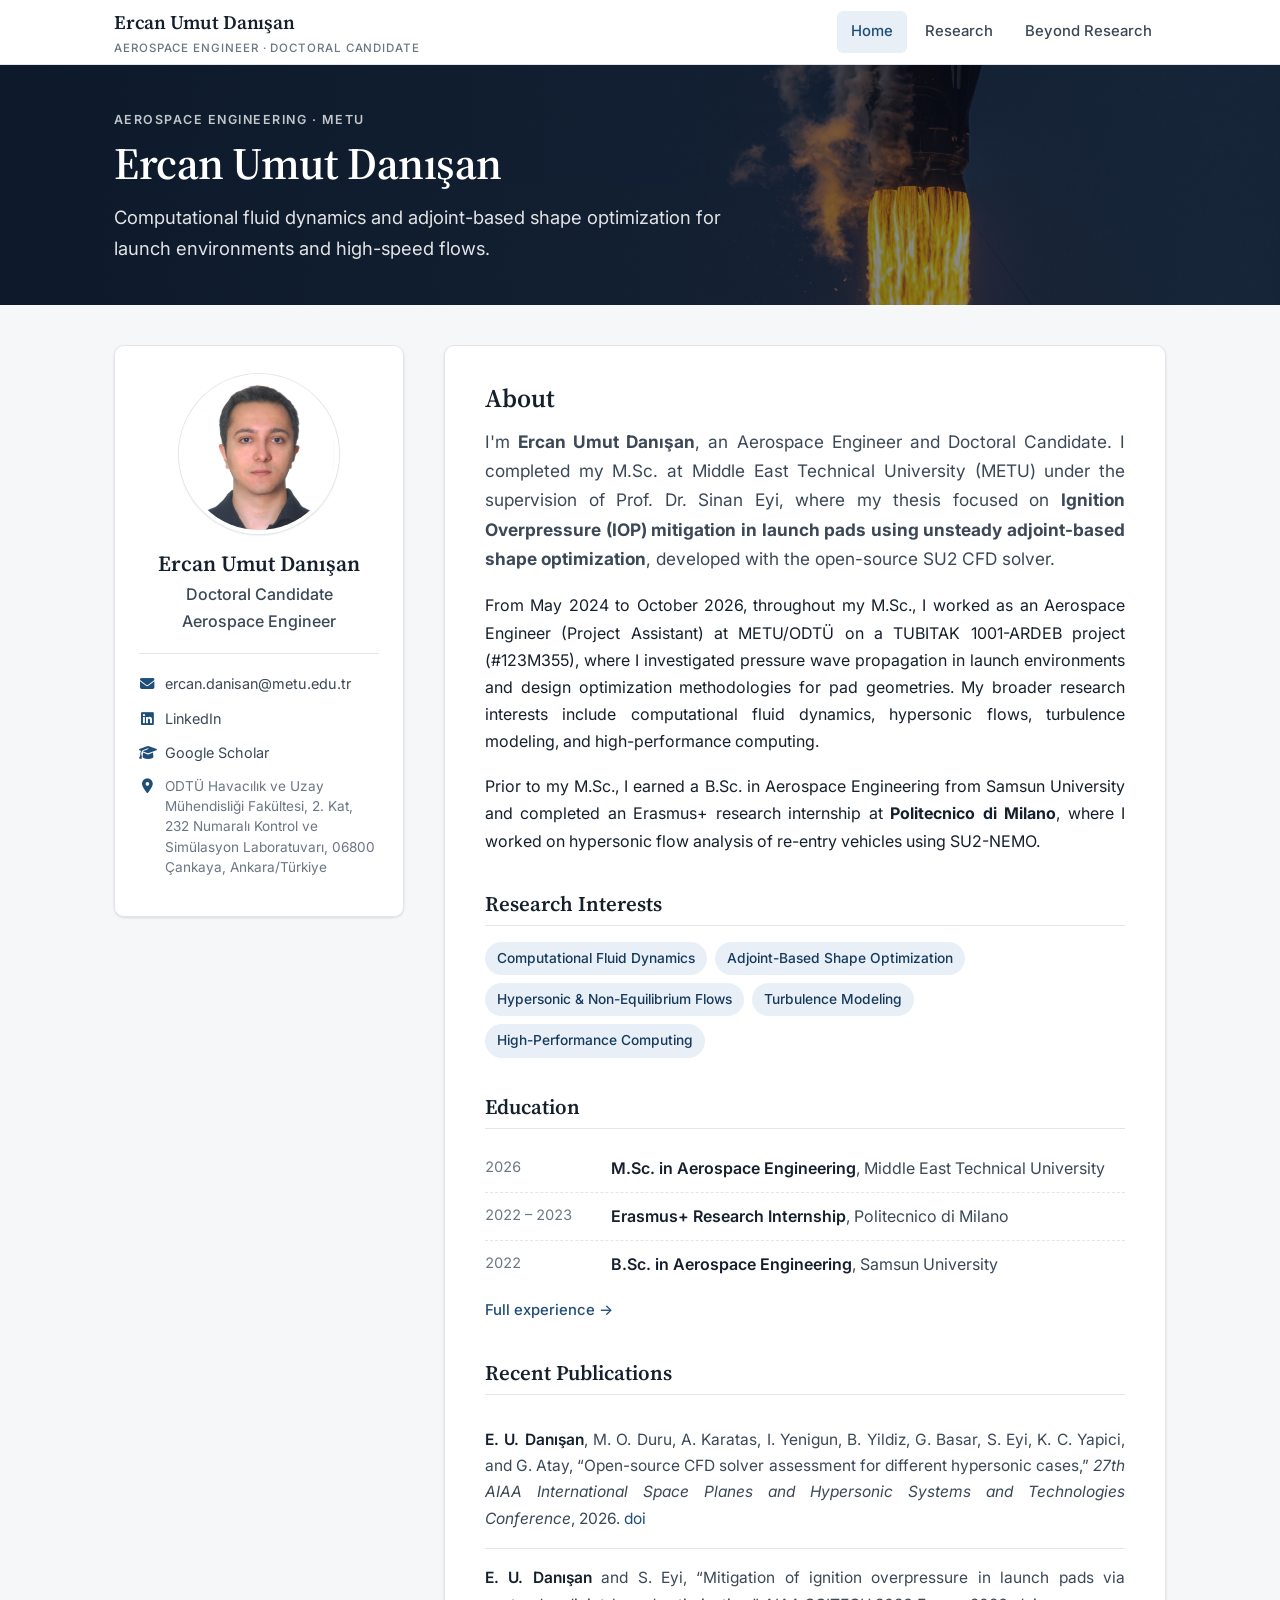
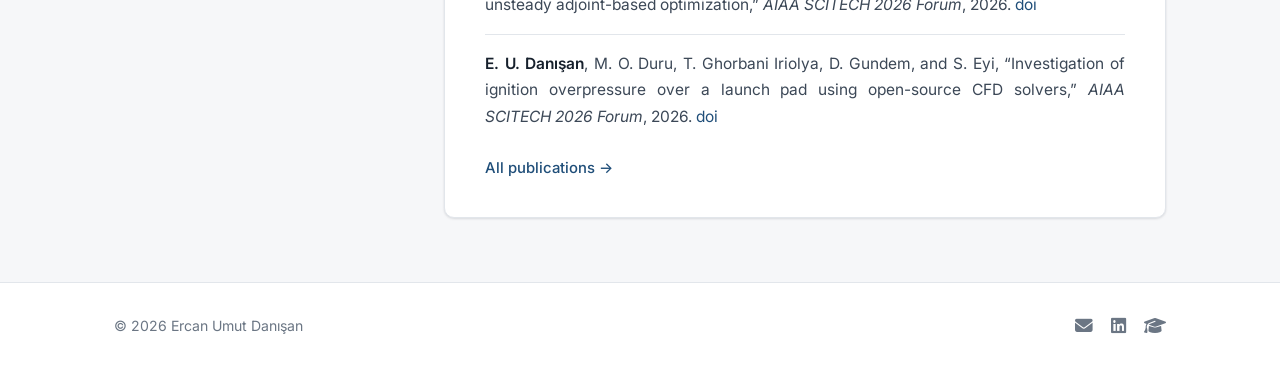
==== commit cef9d683: "about update" ====
--- a/index.html
+++ b/index.html
@@ -53,7 +53,7 @@
     <article class="panel">
       <h2>About</h2>
       <p class="lead">I'm <strong>Ercan Umut Danışan</strong>, an Aerospace Engineer and Doctoral Candidate. I completed my M.Sc. at Middle East Technical University (METU) under the supervision of Prof. Dr. Sinan Eyi, where my thesis focused on <strong>Ignition Overpressure (IOP) mitigation in launch pads using unsteady adjoint-based shape optimization</strong>, developed with the open-source SU2 CFD solver.</p>
-      <p>From May 2024 to October 2026, throughout my M.Sc., I worked as an Aerospace Engineer (Project Assistant) on the TUBITAK 1001-ARDEB project <em>"Development of Flow Analysis and Design Optimization Software for Launch Pads"</em> (#123M355), where I investigated pressure wave propagation in launch environments and design optimization methodologies for pad geometries. My broader research interests include computational fluid dynamics on unstructured grids, hypersonic flows, turbulence modeling, and high-performance computing.</p>
+      <p>From May 2024 to October 2026, throughout my M.Sc., I worked as an Aerospace Engineer (Project Assistant) at METU/ODTÜ on a TUBITAK 1001-ARDEB project (#123M355), where I investigated pressure wave propagation in launch environments and design optimization methodologies for pad geometries. My broader research interests include computational fluid dynamics, hypersonic flows, turbulence modeling, and high-performance computing.</p>
       <p>Prior to my M.Sc., I earned a B.Sc. in Aerospace Engineering from Samsun University and completed an Erasmus+ research internship at <strong>Politecnico di Milano</strong>, where I worked on hypersonic flow analysis of re-entry vehicles using SU2-NEMO.</p>
 
       <section class="section">
@@ -61,11 +61,9 @@
         <ul class="tags">
           <li>Computational Fluid Dynamics</li>
           <li>Adjoint-Based Shape Optimization</li>
-          <li>Ignition Overpressure</li>
           <li>Hypersonic &amp; Non-Equilibrium Flows</li>
           <li>Turbulence Modeling</li>
           <li>High-Performance Computing</li>
-          <li>SU2</li>
         </ul>
       </section>
 
--- a/style/style.css
+++ b/style/style.css
@@ -155,7 +155,7 @@
 /* Home banner: widened copy of the Merlin photo (extra sky on the left) keeps the rocket right of the name */
 .hero[data-banner="Merlin-1-X4-wide.jpg"] { background-position: center 40%; }
 
-.hero { padding: 88px 0 80px; }
+.hero { padding: 44px 0 40px; }
 .page-hero { padding: 48px 0 44px; }
 
 .hero h1,
@@ -380,6 +380,18 @@
   color: var(--muted);
 }
 
+/* ---------- Place list (museums: original name + English name and city) ---------- */
+
+.place-list { list-style: none; margin: 0; padding: 0; }
+.place-list li {
+  padding: 10px 0 10px 14px;
+  border-left: 3px solid var(--accent-tint);
+  margin-bottom: 8px;
+  text-align: left;
+}
+.place-name { display: block; font-weight: 600; color: var(--ink); }
+.place-meta { display: block; font-size: 0.88rem; color: var(--muted); }
+
 /* ---------- Repertoire (song list grouped by artist) ---------- */
 
 .repertoire { columns: 3 200px; column-gap: 28px; margin-top: 12px; }
@@ -540,7 +552,7 @@
   main p, .entry-desc, .pub-list li { hyphens: auto; }
   .container { padding: 0 16px; }
   .panel { padding: 24px 20px; }
-  .hero { padding: 56px 0 52px; }
+  .hero { padding: 32px 0 28px; }
   .hero[data-banner="Merlin-1-X4-wide.jpg"] { background-position: 72% center; }
   .hero h1 { font-size: 2.1rem; }
   .page-hero { padding: 36px 0 32px; }
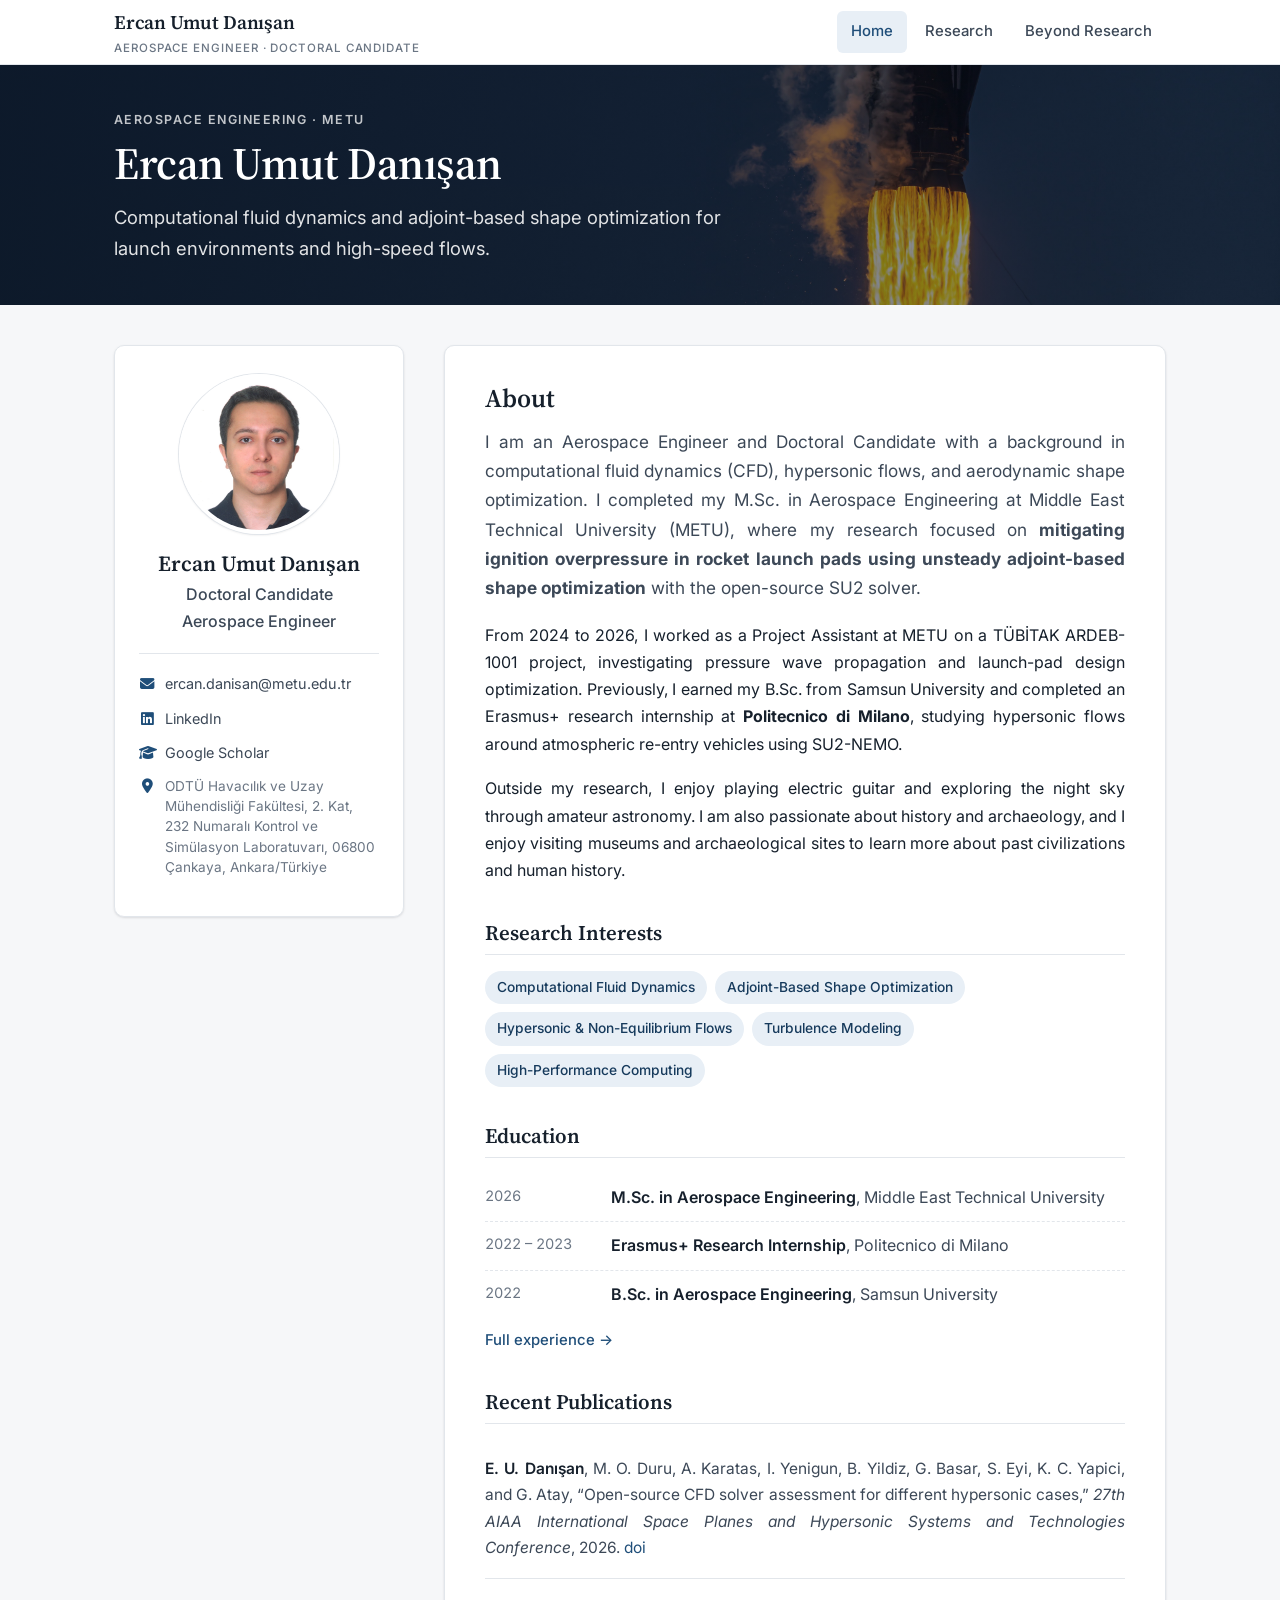
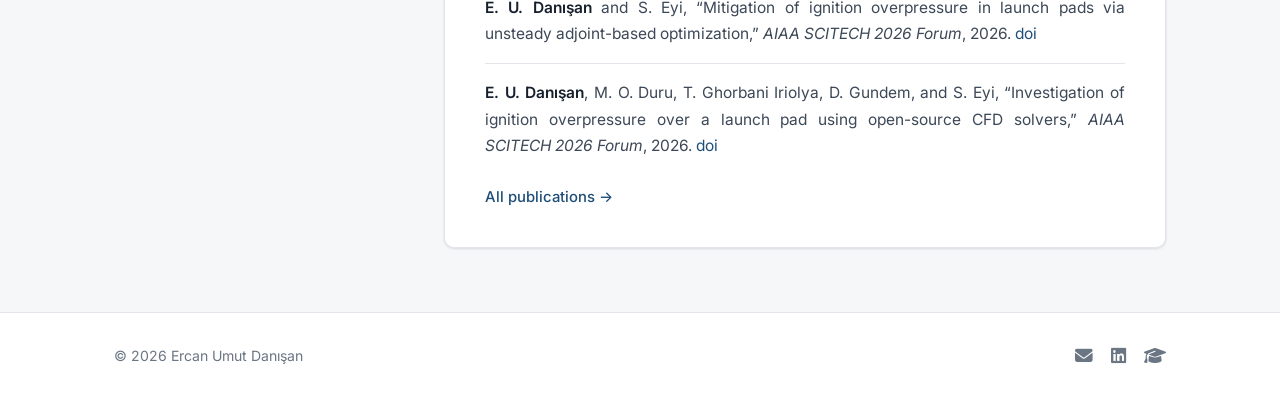
==== commit 2c27e1da: "Update home page About section Co-Authored-By: Claude Opus 5.5 <noreply@anthropic.com>" ====
--- a/index.html
+++ b/index.html
@@ -52,9 +52,9 @@
 
     <article class="panel">
       <h2>About</h2>
-      <p class="lead">I'm <strong>Ercan Umut Danışan</strong>, an Aerospace Engineer and Doctoral Candidate. I completed my M.Sc. at Middle East Technical University (METU) under the supervision of Prof. Dr. Sinan Eyi, where my thesis focused on <strong>Ignition Overpressure (IOP) mitigation in launch pads using unsteady adjoint-based shape optimization</strong>, developed with the open-source SU2 CFD solver.</p>
-      <p>From May 2024 to October 2026, throughout my M.Sc., I worked as an Aerospace Engineer (Project Assistant) at METU/ODTÜ on a TUBITAK 1001-ARDEB project (#123M355), where I investigated pressure wave propagation in launch environments and design optimization methodologies for pad geometries. My broader research interests include computational fluid dynamics, hypersonic flows, turbulence modeling, and high-performance computing.</p>
-      <p>Prior to my M.Sc., I earned a B.Sc. in Aerospace Engineering from Samsun University and completed an Erasmus+ research internship at <strong>Politecnico di Milano</strong>, where I worked on hypersonic flow analysis of re-entry vehicles using SU2-NEMO.</p>
+      <p class="lead">I am an Aerospace Engineer and Doctoral Candidate with a background in computational fluid dynamics (CFD), hypersonic flows, and aerodynamic shape optimization. I completed my M.Sc. in Aerospace Engineering at Middle East Technical University (METU), where my research focused on <strong>mitigating ignition overpressure in rocket launch pads using unsteady adjoint-based shape optimization</strong> with the open-source SU2 solver.</p>
+      <p>From 2024 to 2026, I worked as a Project Assistant at METU on a TÜBİTAK ARDEB-1001 project, investigating pressure wave propagation and launch-pad design optimization. Previously, I earned my B.Sc. from Samsun University and completed an Erasmus+ research internship at <strong>Politecnico di Milano</strong>, studying hypersonic flows around atmospheric re-entry vehicles using SU2-NEMO.</p>
+      <p>Outside my research, I enjoy playing electric guitar and exploring the night sky through amateur astronomy. I am also passionate about history and archaeology, and I enjoy visiting museums and archaeological sites to learn more about past civilizations and human history.</p>
 
       <section class="section">
         <h3 class="section-heading">Research Interests</h3>
